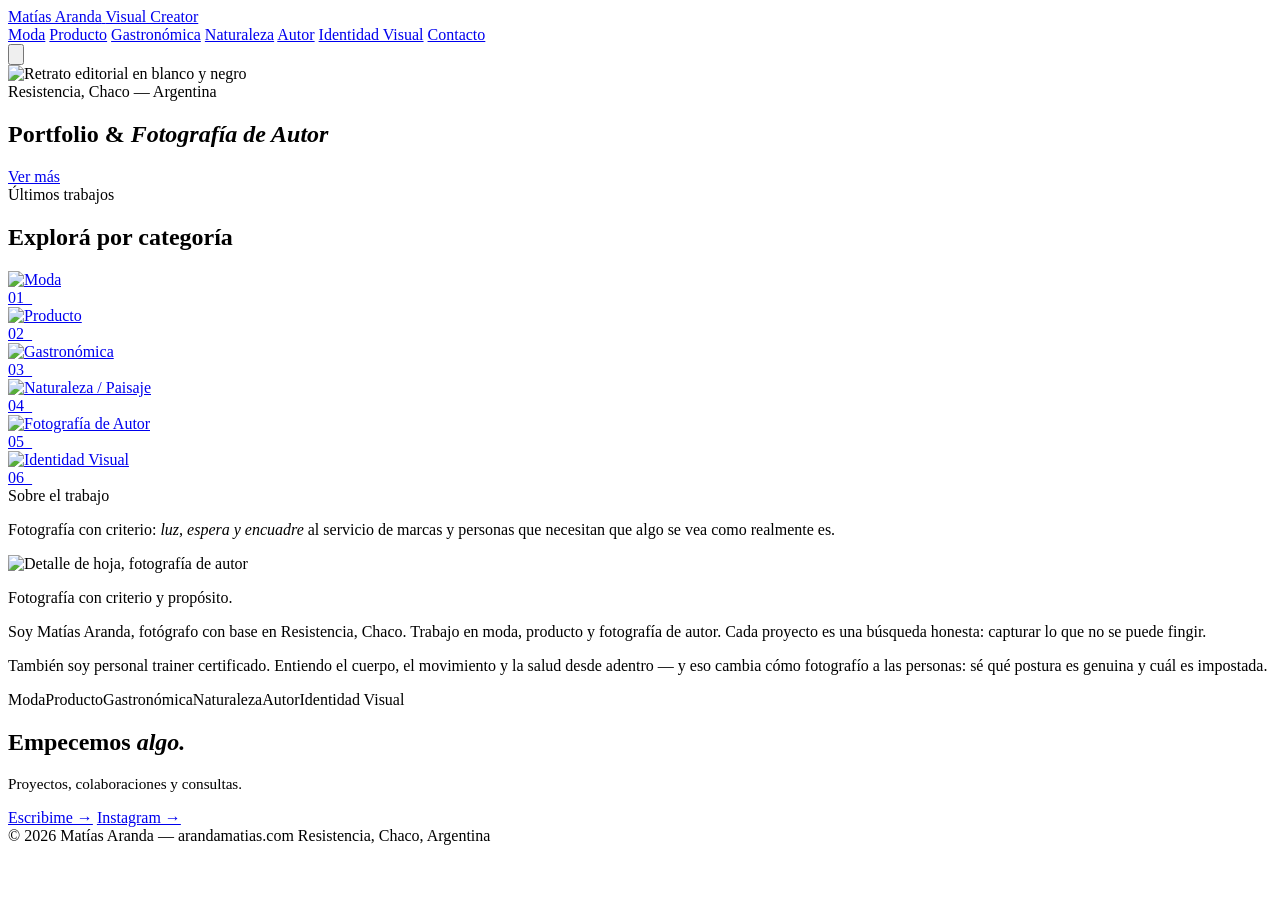
==== index.html @ 45fe5432 "Add files via upload" ====
<!DOCTYPE html>
<html lang="es">
<head>
<meta charset="UTF-8">
<meta name="viewport" content="width=device-width, initial-scale=1.0">
<title>Matías Aranda — Visual Creator</title>
<link rel="stylesheet" href="css/style.css">
</head>
<body>

<header>
  <a href="index.html" class="logo">
    <span class="name">Matías Aranda</span>
    <span class="role">Visual Creator</span>
  </a>
  <nav class="menu" id="menu">
    <a href="moda.html">Moda</a>
    <a href="producto.html">Producto</a>
    <a href="gastronomica.html">Gastronómica</a>
    <a href="naturaleza.html">Naturaleza</a>
    <a href="autor.html">Autor</a>
    <a href="identidad-visual.html">Identidad Visual</a>
    <a href="index.html#contacto" class="contact">Contacto</a>
  </nav>
  <button class="menu-toggle" id="menuToggle" aria-label="Abrir menú">
    <svg viewBox="0 0 24 24" fill="none" stroke="currentColor" stroke-width="1.5"><line x1="3" y1="6" x2="21" y2="6"/><line x1="3" y1="12" x2="21" y2="12"/><line x1="3" y1="18" x2="21" y2="18"/></svg>
  </button>
</header>

<!-- HERO -->
<section class="hero">
  <img src="images/moda-06.jpg" alt="Retrato editorial en blanco y negro">
  <div class="hero-content">
    <div class="hero-eyebrow">Resistencia, Chaco — Argentina</div>
    <h1>Portfolio &amp; <em>Fotografía de Autor</em></h1>
    <a href="#trabajos" class="hero-cta">Ver más</a>
  </div>
</section>

<!-- CATEGORY GRID -->
<section class="grid-section" id="trabajos">
  <div class="label reveal">Últimos trabajos</div>
  <h2 class="reveal">Explorá por categoría</h2>
  <div class="cat-grid reveal">
    <a class="cat-card" href="moda.html">
      <img src="images/moda-09.jpg" alt="Moda">
      <div class="cat-label"><span class="num">01</span><span class="title" data-text="Moda"><span class="cursor">_</span></span></div>
    </a>
    <a class="cat-card" href="producto.html">
      <img src="images/mate-05.jpg" alt="Producto">
      <div class="cat-label"><span class="num">02</span><span class="title" data-text="Producto"><span class="cursor">_</span></span></div>
    </a>
    <a class="cat-card" href="gastronomica.html">
      <img src="images/gastro-01.jpg" alt="Gastronómica">
      <div class="cat-label"><span class="num">03</span><span class="title" data-text="Gastronómica"><span class="cursor">_</span></span></div>
    </a>
    <a class="cat-card" href="naturaleza.html">
      <img src="images/nat-12.jpg" alt="Naturaleza / Paisaje">
      <div class="cat-label"><span class="num">04</span><span class="title" data-text="Naturaleza / Paisaje"><span class="cursor">_</span></span></div>
    </a>
    <a class="cat-card" href="autor.html">
      <img src="images/autor-leaf.jpg" alt="Fotografía de Autor">
      <div class="cat-label"><span class="num">05</span><span class="title" data-text="Autor"><span class="cursor">_</span></span></div>
    </a>
    <a class="cat-card" href="identidad-visual.html">
      <img src="images/moda-04.jpg" alt="Identidad Visual">
      <div class="cat-label"><span class="num">06</span><span class="title" data-text="Identidad Visual"><span class="cursor">_</span></span></div>
    </a>
  </div>
</section>

<!-- STATEMENT -->
<section class="statement reveal">
  <div class="label">Sobre el trabajo</div>
  <p>Fotografía con criterio: <em>luz, espera y encuadre</em> al servicio de marcas y personas que necesitan que algo se vea como realmente es.</p>
</section>

<!-- ABOUT -->
<section class="about reveal">
  <img src="images/autor-04.jpg" alt="Detalle de hoja, fotografía de autor">
  <div class="about-text">
    <p>Fotografía con criterio y propósito.</p>
    <p>Soy Matías Aranda, fotógrafo con base en Resistencia, Chaco. Trabajo en moda, producto y fotografía de autor. Cada proyecto es una búsqueda honesta: capturar lo que no se puede fingir.</p>
    <p>También soy personal trainer certificado. Entiendo el cuerpo, el movimiento y la salud desde adentro — y eso cambia cómo fotografío a las personas: sé qué postura es genuina y cuál es impostada.</p>
    <div class="tags">
      <span>Moda</span><span>Producto</span><span>Gastronómica</span><span>Naturaleza</span><span>Autor</span><span>Identidad Visual</span>
    </div>
  </div>
</section>

<!-- FOOTER -->
<footer id="contacto">
  <div class="footer-cta">
    <h2>Empecemos <em>algo.</em></h2>
    <p style="margin-top:1.2rem; font-size:0.95rem; color:var(--grey);">Proyectos, colaboraciones y consultas.</p>
  </div>
  <div class="footer-links">
    <a href="mailto:hola@arandamatias.com">Escribime →</a>
    <a href="https://instagram.com">Instagram →</a>
  </div>
  <div class="footer-bottom">
    <span>© 2026 Matías Aranda — arandamatias.com</span>
    <span>Resistencia, Chaco, Argentina</span>
  </div>
</footer>

<script src="js/main.js"></script>
</body>
</html>
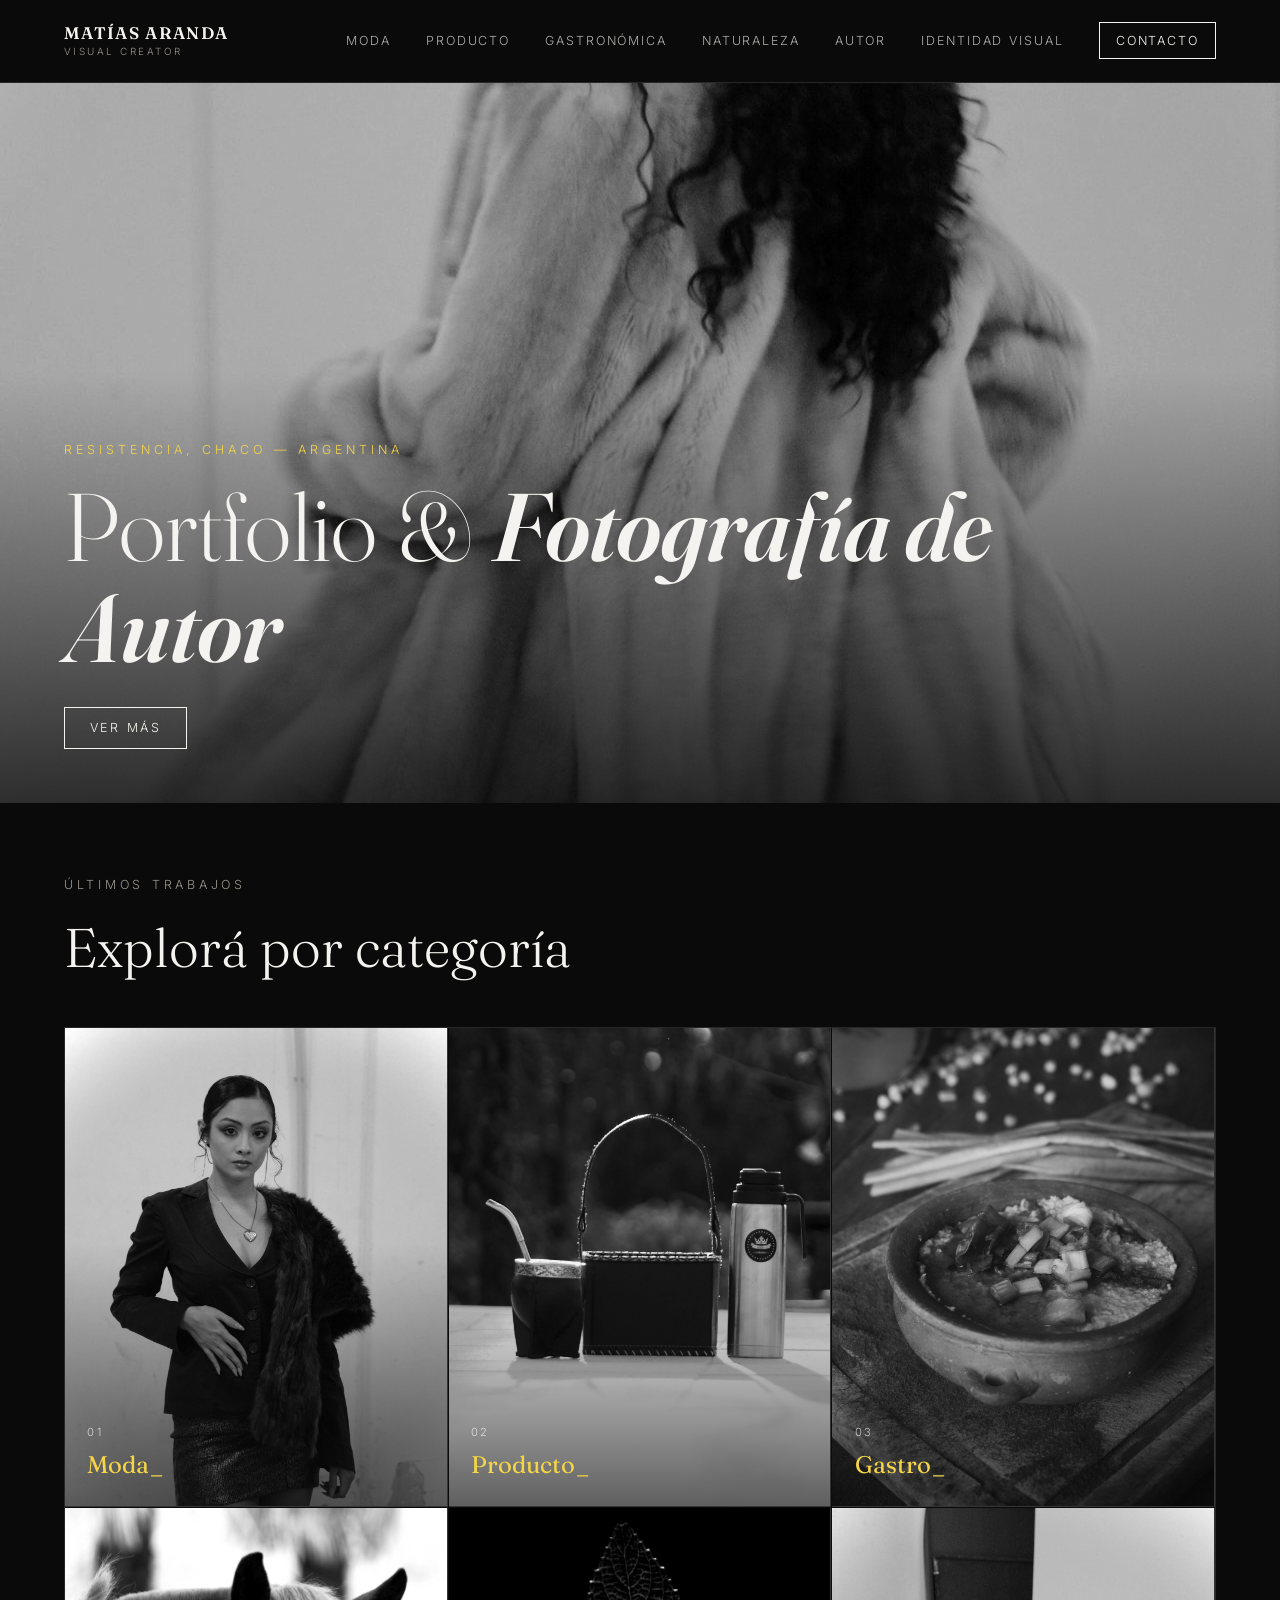
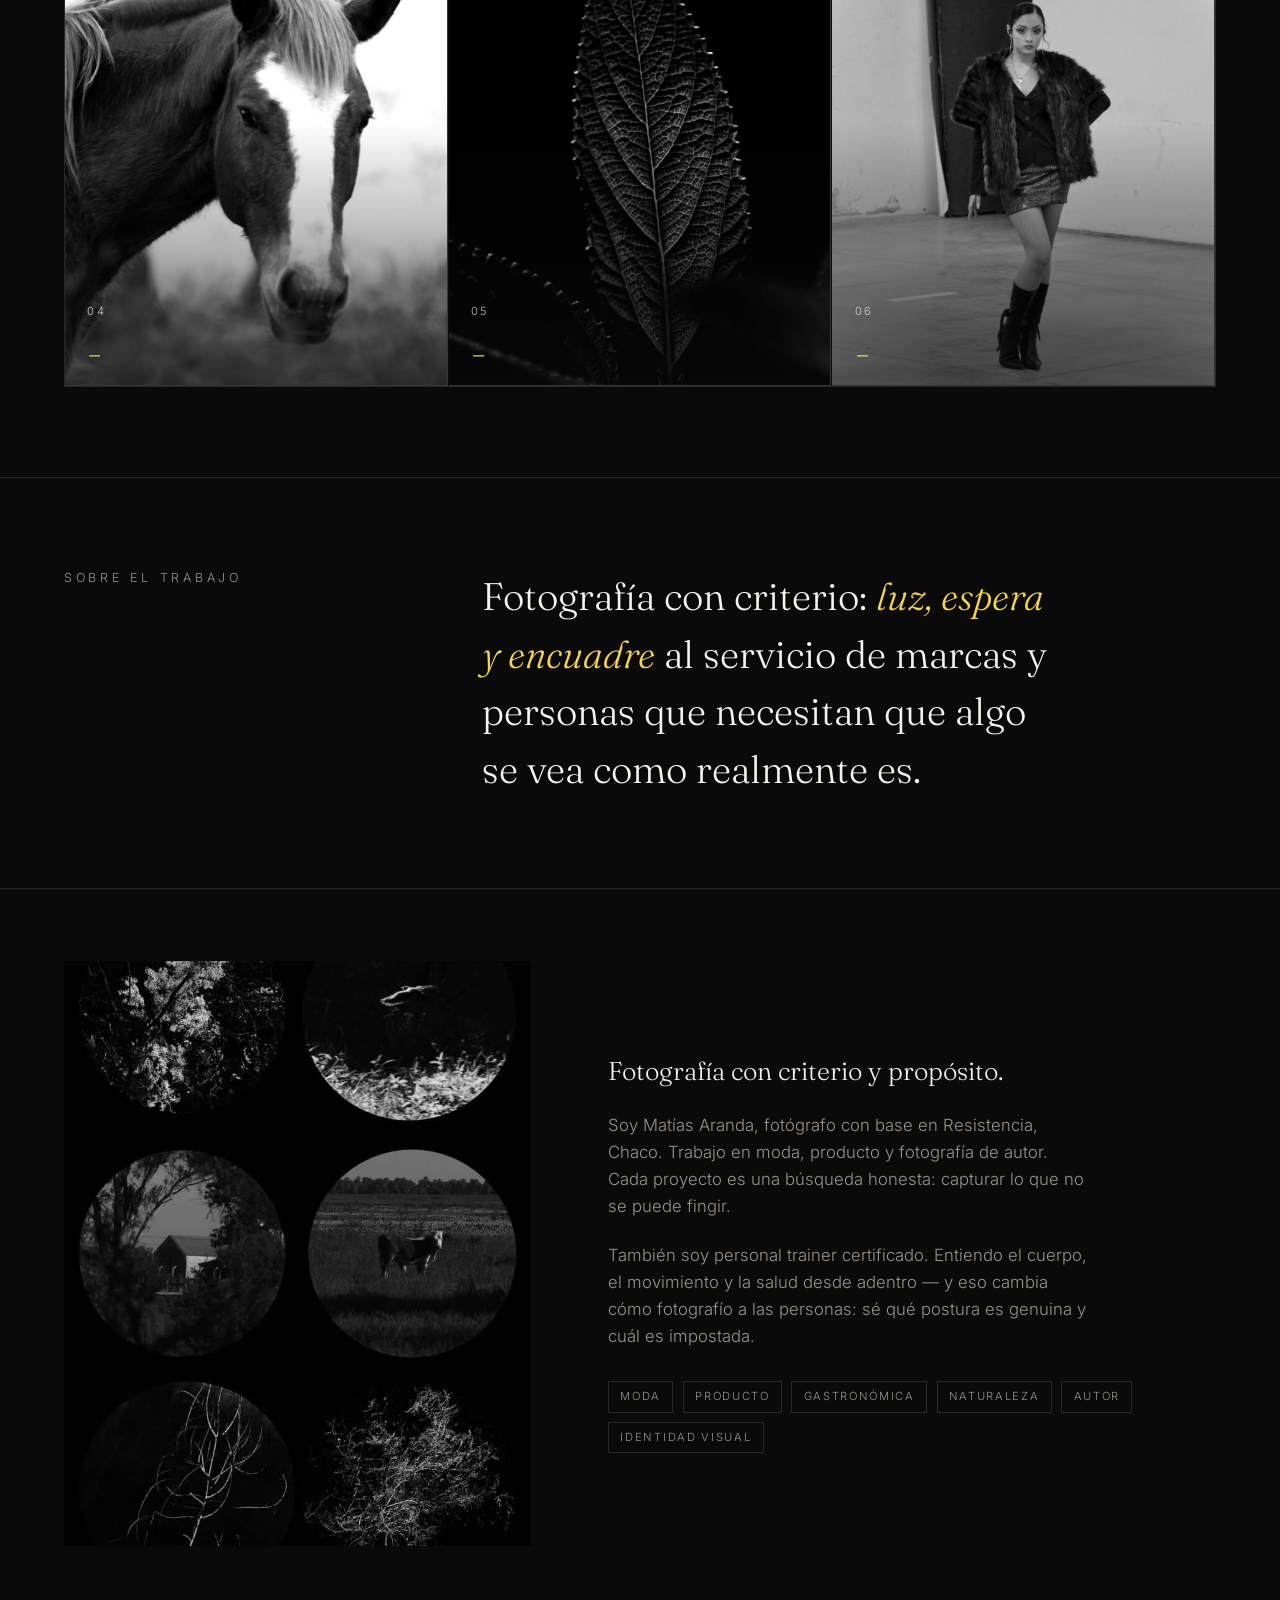
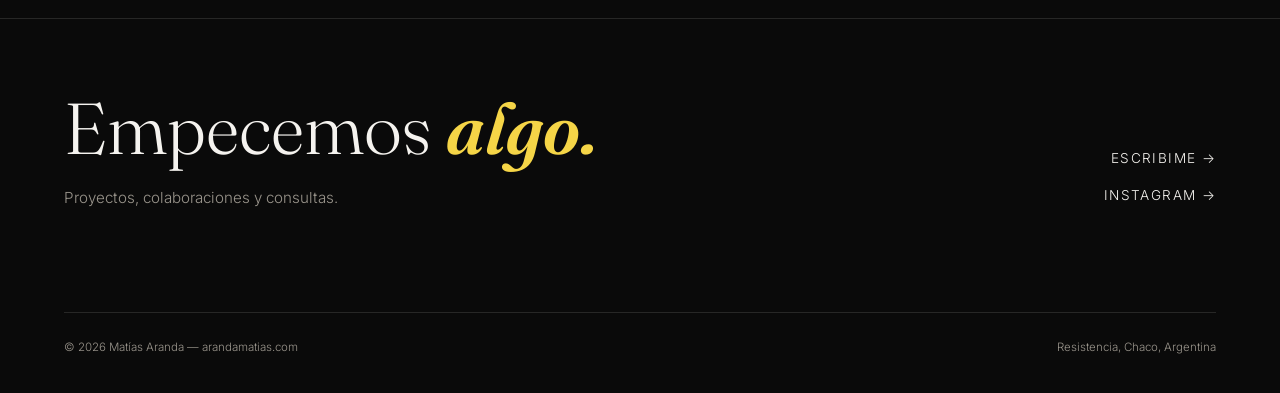
==== commit ef2a02df: "actualizacion" ====
--- a/index.html
+++ b/index.html
@@ -107,3 +107,4 @@
 <script src="js/main.js"></script>
 </body>
 </html>
+
--- a/css/style.css
+++ b/css/style.css
@@ -0,0 +1,312 @@
+@import url('https://fonts.googleapis.com/css2?family=Fraunces:ital,opsz,wght@0,9..144,300;0,9..144,400;0,9..144,600;1,9..144,400&family=Inter:wght@300;400;500;600&display=swap');
+
+:root{
+  --paper: #0a0a0a;
+  --ink: #f5f3ef;
+  --grey: #9a958c;
+  --line: rgba(245,243,239,0.12);
+  --accent: #f5d547;
+}
+
+*{ margin:0; padding:0; box-sizing:border-box; }
+
+html{ scroll-behavior:smooth; }
+
+body{
+  background: var(--paper);
+  color: var(--ink);
+  font-family:'Inter', sans-serif;
+  font-weight:300;
+  line-height:1.6;
+  overflow-x:hidden;
+}
+
+h1,h2,h3,.serif{ font-family:'Fraunces', serif; }
+a{ color:inherit; text-decoration:none; }
+img{ display:block; width:100%; }
+
+/* ===== HEADER ===== */
+header{
+  position:sticky; top:0; z-index:100;
+  background: var(--paper);
+  border-bottom:1px solid var(--line);
+  display:flex; justify-content:space-between; align-items:center;
+  padding: 1.4rem 5vw;
+}
+.logo{ display:flex; flex-direction:column; line-height:1.15; }
+.logo .name{
+  font-family:'Fraunces', serif; font-weight:600; font-size:1.05rem;
+  letter-spacing:0.08em; text-transform:uppercase;
+}
+.logo .role{
+  font-size:0.62rem; letter-spacing:0.25em; text-transform:uppercase; color:var(--grey);
+  margin-top:0.2rem;
+}
+nav.menu{ display:flex; gap:2.2rem; align-items:center; }
+nav.menu a{
+  font-size:0.78rem; letter-spacing:0.15em; text-transform:uppercase;
+  color:var(--ink); opacity:0.7; transition:opacity .25s;
+}
+nav.menu a:hover{ opacity:1; }
+nav.menu a.contact{
+  border:1px solid var(--ink); padding:0.6em 1.3em; opacity:1;
+}
+.menu-toggle{ display:none; background:none; border:none; cursor:pointer; }
+.menu-toggle svg{ width:24px; height:24px; }
+
+@media (max-width:760px){
+  nav.menu{
+    position:fixed; top:0; right:0; bottom:0; width:78vw; max-width:340px;
+    background: var(--paper); flex-direction:column; align-items:flex-start;
+    padding: 6rem 2rem 2rem; gap:1.6rem;
+    transform:translateX(100%); transition:transform .35s ease;
+    border-left:1px solid var(--line); z-index:99;
+  }
+  nav.menu.open{ transform:translateX(0); }
+  nav.menu a{ font-size:0.95rem; }
+  .menu-toggle{ display:block; }
+}
+
+/* ===== HERO ===== */
+.hero{
+  position:relative; height:80vh; min-height:540px;
+  display:flex; align-items:flex-end;
+}
+.hero img{
+  position:absolute; inset:0; width:100%; height:100%;
+  object-fit:cover; filter:grayscale(100%) contrast(1.05);
+}
+.hero::after{
+  content:''; position:absolute; inset:0;
+  background:linear-gradient(to top, rgba(0,0,0,0.75) 0%, rgba(0,0,0,0.1) 60%);
+}
+.hero-content{ position:relative; z-index:2; padding: 0 5vw 6vh; color:var(--ink); }
+.hero-eyebrow{
+  font-size:0.78rem; letter-spacing:0.32em; text-transform:uppercase;
+  margin-bottom:1rem; color:var(--accent);
+}
+.hero h1{
+  font-size: clamp(2.6rem, 8vw, 6rem); font-weight:300; line-height:1.05;
+}
+.hero h1 em{ font-style:italic; font-weight:600; }
+.hero-cta{
+  display:inline-block; margin-top:1.8rem;
+  border:1px solid var(--ink); padding:0.8em 2em;
+  font-size:0.78rem; letter-spacing:0.2em; text-transform:uppercase;
+  transition: background .25s, color .25s;
+}
+.hero-cta:hover{ background:var(--ink); color:var(--paper); }
+
+/* ===== CATEGORY GRID ===== */
+.grid-section{ padding: 8vh 5vw 10vh; }
+.grid-section .label{
+  font-size:0.78rem; letter-spacing:0.3em; text-transform:uppercase; color:var(--grey);
+  margin-bottom:0.6rem;
+}
+.grid-section h2{
+  font-size: clamp(2rem, 5vw, 3.4rem); font-weight:300; margin-bottom:4vh;
+}
+.cat-grid{
+  display:grid; grid-template-columns: repeat(3, 1fr); gap:1px;
+  border:1px solid var(--line);
+}
+.cat-card{
+  position:relative; aspect-ratio:4/5; overflow:hidden;
+  border-right:1px solid var(--line); border-bottom:1px solid var(--line);
+  background:#1a1a1a;
+}
+.cat-card img{
+  width:100%; height:100%; object-fit:cover;
+  filter:grayscale(100%) contrast(1.05);
+  transition: transform .7s ease, filter .7s ease;
+}
+.cat-card:hover img{ transform:scale(1.05); filter:grayscale(0%) contrast(1.02); }
+.cat-card::before{
+  content:''; position:absolute; inset:0;
+  background:linear-gradient(to top, rgba(10,10,10,0.65) 0%, rgba(10,10,10,0) 55%);
+  z-index:1;
+}
+.cat-label{
+  position:absolute; left:1.4rem; bottom:1.3rem; z-index:2; color:#fbfaf8;
+}
+.cat-label .num{
+  font-size:0.7rem; letter-spacing:0.2em; opacity:0.75; display:block; margin-bottom:0.3rem;
+}
+.cat-label .title{
+  font-family:'Fraunces', serif; font-size:1.5rem; font-weight:400;
+  color: var(--accent);
+  display:inline-block;
+}
+.cat-label .title .cursor{
+  display:inline-block; margin-left:0.08em;
+  animation: blink 1s steps(1) infinite;
+}
+@keyframes blink{
+  0%, 49%{ opacity:1; }
+  50%, 100%{ opacity:0; }
+}
+@media (prefers-reduced-motion: reduce){
+  .cat-label .title .cursor{ animation:none; opacity:1; }
+}
+@media (max-width:900px){
+  .cat-grid{ grid-template-columns: repeat(2,1fr); }
+}
+@media (max-width:560px){
+  .cat-grid{ grid-template-columns: 1fr; }
+}
+
+/* ===== INTRO STATEMENT ===== */
+.statement{
+  padding: 10vh 5vw; border-top:1px solid var(--line); border-bottom:1px solid var(--line);
+  display:grid; grid-template-columns: 1fr 2fr; gap:4vw;
+}
+.statement .label{
+  font-size:0.78rem; letter-spacing:0.3em; text-transform:uppercase; color:var(--grey);
+}
+.statement p{
+  font-family:'Fraunces', serif; font-size: clamp(1.4rem, 3vw, 2.4rem);
+  font-weight:300; line-height:1.5; max-width:24ch;
+}
+.statement p em{ font-style:italic; color:var(--accent); }
+@media (max-width:760px){ .statement{ grid-template-columns:1fr; gap:1.5rem; } }
+
+/* ===== GALLERY PAGE ===== */
+.page-head{ padding: 8vh 5vw 5vh; border-bottom:1px solid var(--line); }
+.page-head .breadcrumb{
+  font-size:0.75rem; letter-spacing:0.2em; text-transform:uppercase; color:var(--grey);
+  margin-bottom:1.2rem; display:inline-block;
+}
+.page-head .breadcrumb:hover{ color:var(--ink); }
+.page-head h1{ font-size: clamp(2.6rem, 8vw, 5.5rem); font-weight:300; line-height:1; }
+.page-head h1 em{ font-style:italic; font-weight:600; color:var(--accent); }
+.page-head p{ margin-top:1.4rem; max-width:55ch; color:var(--grey); font-size:1rem; }
+
+.gallery{ padding: 7vh 5vw 10vh; }
+
+.thumb-grid{
+  display:grid; grid-template-columns: repeat(4, 1fr); gap:8px;
+}
+.thumb{
+  position:relative; aspect-ratio:1/1; overflow:hidden; cursor:pointer;
+  background:#141414;
+}
+.thumb img{
+  width:100%; height:100%; object-fit:cover;
+  filter:grayscale(100%) contrast(1.03);
+  transition: transform .5s ease, filter .5s ease;
+}
+.thumb:hover img{ transform:scale(1.05); filter:grayscale(0%) contrast(1.0); }
+
+@media (max-width:900px){ .thumb-grid{ grid-template-columns: repeat(3,1fr); } }
+@media (max-width:560px){ .thumb-grid{ grid-template-columns: repeat(2,1fr); gap:6px; } }
+
+/* Caption block (for series with quotes, shown inline below the grid) */
+.gallery-cap{
+  margin: 5vh 0; max-width:60ch;
+}
+.gallery-cap p{
+  font-family:'Fraunces', serif; font-style:italic; font-size:1.4rem;
+  color:var(--grey); line-height:1.5;
+}
+
+/* ===== LIGHTBOX ===== */
+.lightbox{
+  position:fixed; inset:0; z-index:1000;
+  background:rgba(0,0,0,0.92);
+  display:flex; align-items:center; justify-content:center;
+  opacity:0; visibility:hidden; transition: opacity .3s ease;
+}
+.lightbox.open{ opacity:1; visibility:visible; }
+.lightbox img{
+  max-width:90vw; max-height:88vh; width:auto; height:auto;
+  object-fit:contain; display:block;
+}
+.lightbox-close, .lightbox-prev, .lightbox-next{
+  position:absolute; background:none; border:none; cursor:pointer;
+  color: var(--accent); font-size:1rem; letter-spacing:0.15em;
+  text-transform:uppercase; font-family:'Inter', sans-serif;
+}
+.lightbox-close{ top:1.6rem; right:1.6rem; font-size:1.6rem; line-height:1; }
+.lightbox-prev{ left:1.6rem; top:50%; transform:translateY(-50%); font-size:2rem; }
+.lightbox-next{ right:1.6rem; top:50%; transform:translateY(-50%); font-size:2rem; }
+.lightbox-counter{
+  position:absolute; bottom:1.6rem; left:50%; transform:translateX(-50%);
+  font-size:0.75rem; letter-spacing:0.2em; color:var(--grey);
+}
+@media (max-width:700px){
+  .lightbox-prev, .lightbox-next{ font-size:1.4rem; }
+  .lightbox-close{ top:1rem; right:1rem; }
+}
+
+/* ===== CONTACT SHEET (autor) ===== */
+.frame-grid{
+  display:grid; grid-template-columns: repeat(6, 1fr); gap:6px;
+}
+.frame{ position:relative; aspect-ratio:1/1; overflow:hidden; background:#1a1a1a; cursor:pointer; }
+.frame img{
+  width:100%; height:100%; object-fit:cover;
+  filter:grayscale(100%) contrast(1.1);
+  transition: transform .6s ease, filter .6s ease;
+}
+.frame:hover img{ transform:scale(1.04); filter:grayscale(0%) contrast(1.05); }
+.frame::before{
+  content: attr(data-n); position:absolute; top:6px; left:8px;
+  font-size:0.6rem; letter-spacing:0.1em; color:var(--accent); z-index:2;
+  font-variant-numeric: tabular-nums;
+}
+@media (max-width:900px){ .frame-grid{ grid-template-columns: repeat(3,1fr); } }
+@media (max-width:500px){ .frame-grid{ grid-template-columns: repeat(2,1fr); } }
+
+/* ===== SERVICES GRID (for identidad-visual page reuse) ===== */
+.services{
+  display:grid; grid-template-columns: repeat(2, 1fr); gap:1px; border:1px solid var(--line);
+}
+.service-item{ padding:2.4rem; border-right:1px solid var(--line); border-bottom:1px solid var(--line); }
+.service-item:nth-child(2n){ border-right:none; }
+.service-item h3{ font-size:1.3rem; font-weight:300; margin-bottom:0.6rem; }
+.service-item p{ font-size:0.85rem; color:var(--grey); }
+@media (max-width:700px){
+  .services{ grid-template-columns:1fr; }
+  .service-item{ border-right:none; }
+}
+
+/* ===== ABOUT ===== */
+.about{ display:grid; grid-template-columns: 1fr 1.3fr; gap:6vw; align-items:center; padding: 8vh 5vw; }
+.about img{ aspect-ratio:4/5; object-fit:cover; filter:grayscale(100%); }
+.about-text p{ font-size:1.05rem; color:var(--grey); margin-bottom:1.4rem; max-width:48ch; }
+.about-text p:first-of-type{ font-family:'Fraunces', serif; font-size:1.6rem; font-weight:300; color:var(--ink); line-height:1.4; }
+.tags{ display:flex; flex-wrap:wrap; gap:0.6rem; margin-top:2rem; }
+.tags span{
+  font-size:0.7rem; letter-spacing:0.15em; text-transform:uppercase;
+  border:1px solid var(--line); padding:0.5em 1em; color:var(--grey);
+}
+@media (max-width:800px){ .about{ grid-template-columns:1fr; } }
+
+/* ===== FOOTER ===== */
+footer{
+  border-top:1px solid var(--line);
+  padding: 8vh 5vw 4vh;
+  display:flex; justify-content:space-between; align-items:flex-end; flex-wrap:wrap; gap:3rem;
+}
+.footer-cta h2{ font-size: clamp(2.2rem, 6vw, 4.5rem); font-weight:300; line-height:1.05; max-width:14ch; }
+.footer-cta h2 em{ font-style:italic; font-weight:600; color:var(--accent); }
+.footer-links{ display:flex; flex-direction:column; gap:0.8rem; align-items:flex-end; }
+.footer-links a{
+  font-size:0.85rem; letter-spacing:0.1em; text-transform:uppercase;
+  border-bottom:1px solid transparent; transition:border-color .3s; padding-bottom:2px;
+}
+.footer-links a:hover{ border-color: var(--accent); }
+.footer-bottom{
+  margin-top:6vh; padding-top:1.6rem; border-top:1px solid var(--line); width:100%;
+  display:flex; justify-content:space-between; font-size:0.72rem; color:var(--grey);
+  flex-wrap:wrap; gap:1rem;
+}
+@media (max-width:700px){ .footer-links{ align-items:flex-start; } footer{ flex-direction:column; align-items:flex-start; } }
+
+/* ===== REVEAL ===== */
+.reveal{ opacity:0; transform:translateY(36px); transition: opacity .9s ease, transform .9s ease; }
+.reveal.show{ opacity:1; transform:translateY(0); }
+@media (prefers-reduced-motion: reduce){
+  .reveal{ opacity:1; transform:none; transition:none; }
+  html{ scroll-behavior:auto; }
+}
